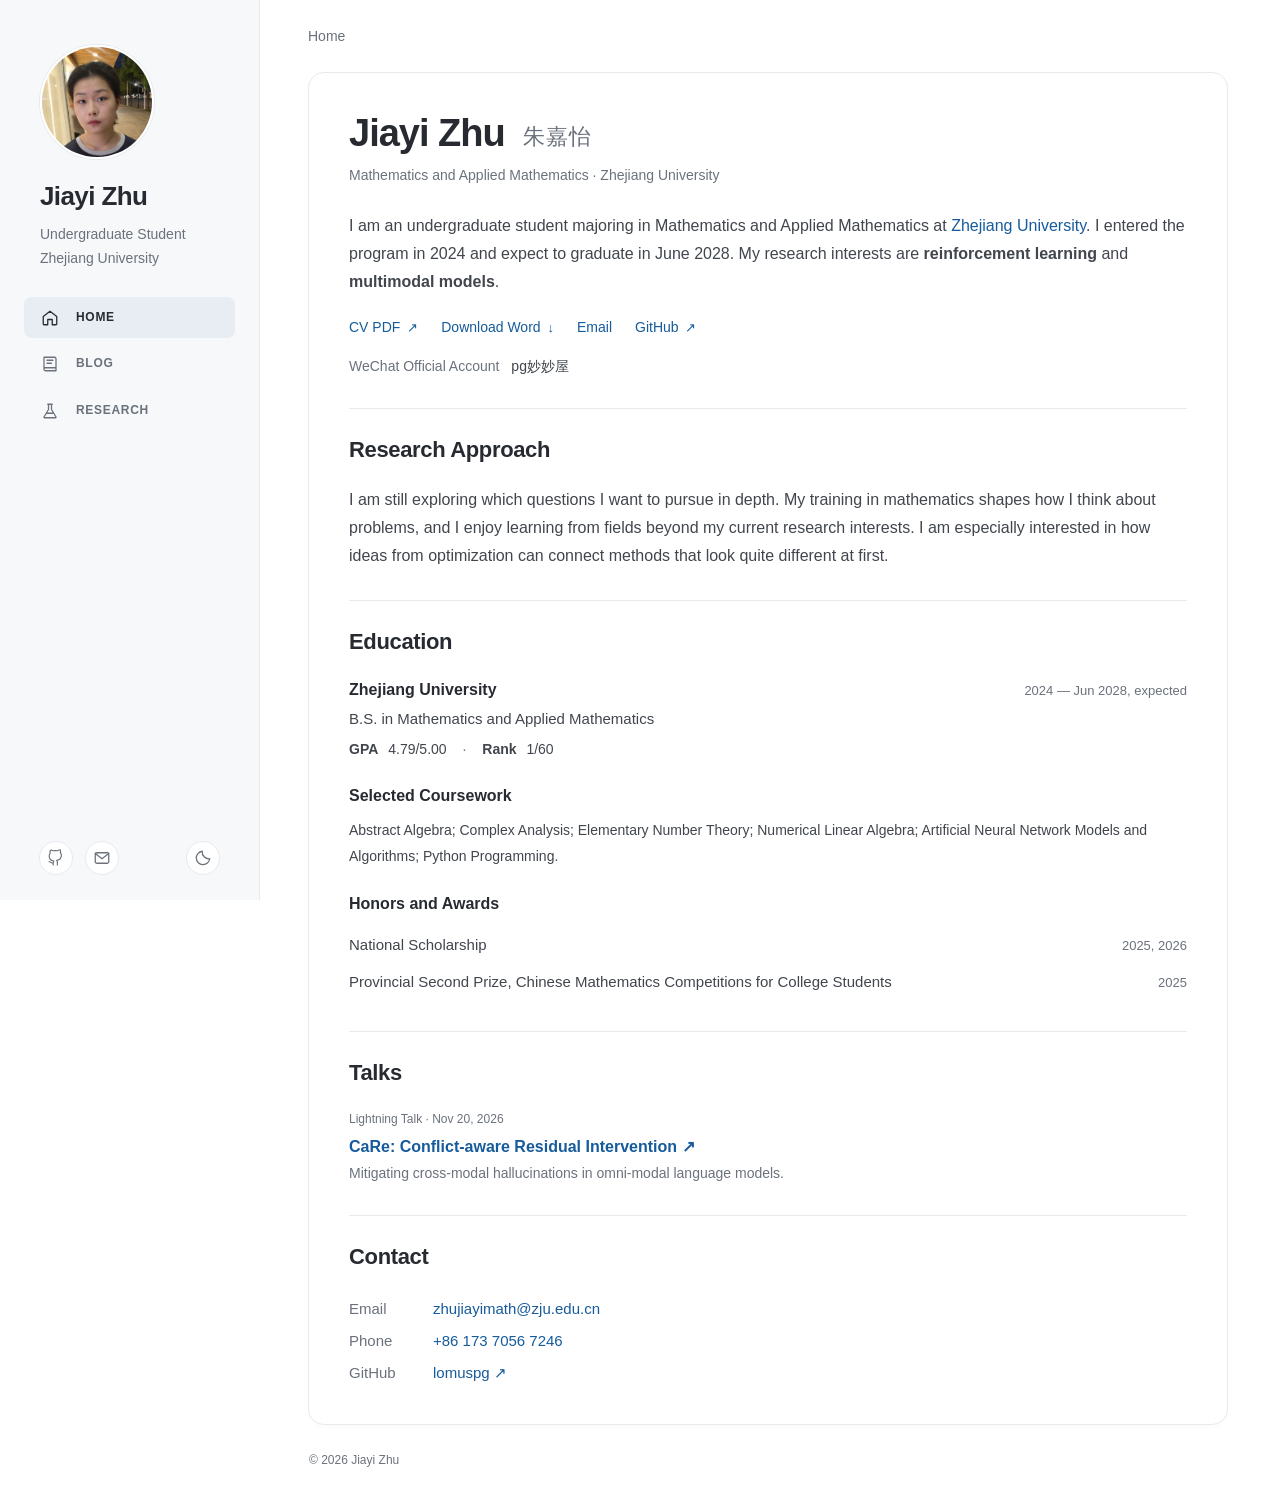
==== index.html @ 6e74c55f "Simplify profile navigation and add an English edition of ACCIO" ====
<!doctype html>
<html lang="en">
<head>
  <meta charset="utf-8">
  <meta name="viewport" content="width=device-width,initial-scale=1">
  <meta name="description" content="Jiayi Zhu, an undergraduate at Zhejiang University interested in reinforcement learning and multimodal models.">
  <meta name="theme-color" content="#f6f8fa">
  <meta property="og:title" content="Jiayi Zhu · 朱嘉怡">
  <meta property="og:description" content="Mathematics and Applied Mathematics at Zhejiang University. Research interests in reinforcement learning and multimodal models.">
  <meta property="og:url" content="https://lomuspg.github.io/">
  <meta property="og:type" content="website">
  <title>Jiayi Zhu · 朱嘉怡</title>
  <link rel="canonical" href="https://lomuspg.github.io/">
  <link rel="icon" href="/assets/favicon.svg" type="image/svg+xml">
  <link rel="stylesheet" href="/assets/profile.css?v=blog-languages">
  <script>
    try {
      if (localStorage.getItem('notes-theme') === 'dark') document.documentElement.dataset.theme = 'dark';
    } catch {}
  </script>
  <script>
    if (location.hash === '#notes' || location.hash === '#plans') location.replace('/blog/' + location.hash);
    if (location.hash === '#research' || location.hash === '#research-title') location.replace('/research/');
  </script>
  <script src="/assets/profile.js?v=20261117b" defer></script>
</head>
<body>
  <a class="skip-link" href="#main-content">Skip to content</a>
  <aside class="sidebar" aria-label="Profile and navigation">
    <header class="sidebar-profile">
      <a class="portrait" href="/assets/jiayi-zhu-portrait.jpg" target="_blank" rel="noopener noreferrer" aria-label="Open full-size portrait">
        <img src="/assets/jiayi-zhu-portrait.jpg" width="1077" height="1460" alt="Portrait of Jiayi Zhu">
      </a>
      <div class="sidebar-identity">
        <a class="site-name" href="/">Jiayi Zhu</a>
        <p class="site-role">Undergraduate Student<br>Zhejiang University</p>
      </div>
    </header>
    <nav class="main-nav" aria-label="Main navigation">
      <a href="/" aria-current="page">
        <svg viewBox="0 0 24 24" aria-hidden="true"><path d="m3 10 9-7 9 7v10a1 1 0 0 1-1 1h-5v-7H9v7H4a1 1 0 0 1-1-1Z"/></svg><span>Home</span>
      </a>
      <a href="/blog/">
        <svg viewBox="0 0 24 24" aria-hidden="true"><path d="M4 3h14a2 2 0 0 1 2 2v16H6a2 2 0 0 1-2-2V3ZM4 17h16M8 7h8M8 11h6"/></svg><span>Blog</span>
      </a>
      <a href="/research/">
        <svg viewBox="0 0 24 24" aria-hidden="true"><path d="M9 3h6M10 3v7L4 20a.7.7 0 0 0 .6 1h14.8a.7.7 0 0 0 .6-1l-6-10V3M7 15h10"/></svg><span>Research</span>
      </a>
    </nav>
    <div class="sidebar-bottom">
      <a class="icon-button" href="https://github.com/lomuspg" target="_blank" rel="noopener noreferrer" aria-label="GitHub profile" title="GitHub">
        <svg viewBox="0 0 24 24" aria-hidden="true"><path d="M9 19c-4 1-4-2-6-2m12 5v-4a3.5 3.5 0 0 0-1-2.7c3.3-.4 6.8-1.6 6.8-7.3a5.7 5.7 0 0 0-1.5-4 5.3 5.3 0 0 0-.1-4S18 0 15 1.5a13.4 13.4 0 0 0-6 0C6 0 4.8 1 4.8 1a5.3 5.3 0 0 0-.1 4 5.7 5.7 0 0 0-1.5 4c0 5.7 3.5 6.9 6.8 7.3A3.5 3.5 0 0 0 9 19v3" transform="translate(0 1) scale(.92)"/></svg>
      </a>
      <a class="icon-button" href="mailto:zhujiayimath@zju.edu.cn" aria-label="Email Jiayi Zhu" title="Email">
        <svg viewBox="0 0 24 24" aria-hidden="true"><rect x="3" y="5" width="18" height="14" rx="2"/><path d="m3 6 9 7 9-7"/></svg>
      </a>
      <button class="icon-button theme-toggle" type="button" aria-label="Switch to dark theme" title="Switch to dark theme" aria-pressed="false">
        <svg class="moon-icon" viewBox="0 0 24 24" aria-hidden="true"><path d="M21 13a9 9 0 0 1-10-10 9 9 0 1 0 10 10Z"/></svg>
        <svg class="sun-icon" viewBox="0 0 24 24" aria-hidden="true"><circle cx="12" cy="12" r="4"/><path d="M12 2v2M12 20v2M2 12h2M20 12h2M5 5l1.5 1.5M17.5 17.5 19 19M5 19l1.5-1.5M17.5 6.5 19 5"/></svg>
      </button>
    </div>
  </aside>
  <div class="page-wrapper">
    <header class="topbar"><span class="breadcrumb">Home</span></header>
    <main id="main-content" tabindex="-1">
      <article class="profile-card">
        <section class="about-section" id="about" aria-labelledby="profile-name">
          <h1 id="profile-name">Jiayi Zhu <span class="chinese-name" lang="zh-CN">朱嘉怡</span></h1>
          <p class="profile-role">Mathematics and Applied Mathematics · Zhejiang University</p>
          <p>I am an undergraduate student majoring in Mathematics and Applied Mathematics at <a href="https://www.zju.edu.cn/english/" target="_blank" rel="noopener noreferrer">Zhejiang University</a>. I entered the program in 2024 and expect to graduate in June 2028. My research interests are <strong>reinforcement learning</strong> and <strong>multimodal models</strong>.</p>
          <div class="quick-links" aria-label="Profile links">
            <a href="/cv/Jiayi_Zhu_Academic_CV.pdf" target="_blank" rel="noopener noreferrer">CV PDF <span aria-hidden="true">↗</span></a>
            <a href="/cv/Jiayi_Zhu_Academic_CV.docx" download>Download Word <span aria-hidden="true">↓</span></a>
            <a href="mailto:zhujiayimath@zju.edu.cn">Email</a>
            <a href="https://github.com/lomuspg" target="_blank" rel="noopener noreferrer">GitHub <span aria-hidden="true">↗</span></a>
          </div>
          <p class="wechat-account"><strong>WeChat Official Account</strong> <span lang="zh-CN">pg妙妙屋</span></p>
        </section>
        <section class="content-section" id="approach" aria-labelledby="approach-title">
          <h2 id="approach-title">Research Approach</h2>
          <p>I am still exploring which questions I want to pursue in depth. My training in mathematics shapes how I think about problems, and I enjoy learning from fields beyond my current research interests. I am especially interested in how ideas from optimization can connect methods that look quite different at first.</p>
        </section>
        <section class="content-section" id="education" aria-labelledby="education-title">
          <h2 id="education-title">Education</h2>
          <div class="education-heading"><h3>Zhejiang University</h3><p class="entry-date">2024 — Jun 2028, expected</p></div>
          <p class="degree">B.S. in Mathematics and Applied Mathematics</p>
          <p class="academic-record"><strong>GPA</strong> 4.79/5.00 <span aria-hidden="true">·</span> <strong>Rank</strong> 1/60</p>
          <h3 class="subsection-title">Selected Coursework</h3>
          <p class="coursework">Abstract Algebra; Complex Analysis; Elementary Number Theory; Numerical Linear Algebra; Artificial Neural Network Models and Algorithms; Python Programming.</p>
          <h3 class="subsection-title">Honors and Awards</h3>
          <ul class="honors-list">
            <li><span>National Scholarship</span><span class="entry-date">2025, 2026</span></li>
            <li><span>Provincial Second Prize, Chinese Mathematics Competitions for College Students</span><span class="entry-date">2025</span></li>
          </ul>
        </section>
        <section class="content-section" id="writing" aria-labelledby="writing-title">
          <h2 id="writing-title">Talks</h2>
          <a class="writing-entry" href="/research/#talk-care-20261120"><span class="writing-meta">Lightning Talk · Nov 20, 2026</span><strong>CaRe: Conflict-aware Residual Intervention <span aria-hidden="true">↗</span></strong><span>Mitigating cross-modal hallucinations in omni-modal language models.</span></a>
        </section>
        <section class="content-section" id="contact" aria-labelledby="contact-title">
          <h2 id="contact-title">Contact</h2>
          <address>
            <dl class="contact-list">
              <div><dt>Email</dt><dd><a href="mailto:zhujiayimath@zju.edu.cn">zhujiayimath@zju.edu.cn</a></dd></div>
              <div><dt>Phone</dt><dd><a href="tel:+8617370567246">+86 173 7056 7246</a></dd></div>
              <div><dt>GitHub</dt><dd><a href="https://github.com/lomuspg" target="_blank" rel="noopener noreferrer">lomuspg <span aria-hidden="true">↗</span></a></dd></div>
            </dl>
          </address>
        </section>
      </article>
    </main>
    <footer class="page-footer"><span>© 2026 Jiayi Zhu</span></footer>
  </div>
</body>
</html>
---- assets/profile.css ----
:root {
  color-scheme: light;
  --page-bg: #fff;
  --sidebar-bg: #f6f8fa;
  --card-bg: #fff;
  --text: #41464d;
  --heading: #272b31;
  --muted: #6b727c;
  --link: #165b9c;
  --line: #e7eaee;
  --soft-bg: #f6f8fb;
  --nav-active: #e7edf3;
  --sidebar-width: 260px;
  font-family: -apple-system, BlinkMacSystemFont, "Segoe UI", Arial, sans-serif;
  font-size: 16px;
  line-height: 1.75;
}
:root[data-theme="dark"] {
  color-scheme: dark;
  --page-bg: #1b1b1e;
  --sidebar-bg: #1e1e21;
  --card-bg: #202023;
  --text: #c5c6cb;
  --heading: #e6e7ec;
  --muted: #a0a2ad;
  --link: #92b9ef;
  --line: #323238;
  --soft-bg: #25262b;
  --nav-active: #2a2c32;
}
* { box-sizing: border-box; }
html { scroll-behavior: smooth; scroll-padding-top: 30px; }
body { margin: 0; background: var(--page-bg); color: var(--text); }
a { color: var(--link); text-decoration: none; text-underline-offset: 4px; }
a:hover { text-decoration: underline; }
button { font: inherit; }
a, button { -webkit-tap-highlight-color: transparent; }
:focus-visible { outline: 2px solid var(--link); outline-offset: 5px; border-radius: 3px; }
svg { width: 20px; height: 20px; fill: none; stroke: currentColor; stroke-width: 1.7; stroke-linecap: round; stroke-linejoin: round; flex: 0 0 auto; }
h1, h2, h3, p { margin-top: 0; }
h1, h2, h3 { color: var(--heading); }
p { margin-bottom: 16px; }
strong { font-weight: 600; }
.skip-link { position: fixed; left: 16px; top: -80px; z-index: 5; padding: 10px 18px; background: var(--card-bg); border: 1px solid var(--line); }
.skip-link:focus { top: 12px; }
.sidebar { position: fixed; inset: 0 auto 0 0; z-index: 2; display: flex; flex-direction: column; width: var(--sidebar-width); padding: 45px 24px 25px; background: var(--sidebar-bg); border-right: 1px solid var(--line); overflow-y: auto; }
.sidebar-profile { padding: 0 16px 26px; }
.portrait { display: block; width: 114px; height: 114px; margin-bottom: 20px; border: 2px solid var(--card-bg); border-radius: 50%; overflow: hidden; box-shadow: 0 0 0 1px var(--line); }
.portrait img { display: block; width: 100%; height: 100%; object-fit: cover; object-position: 50% 43%; transition: transform .2s; }
.portrait:hover img { transform: scale(1.04); }
.site-name { color: var(--heading); font-size: 26px; line-height: 1.35; font-weight: 700; letter-spacing: -.6px; }
.site-name:hover { text-decoration: none; }
.site-role { color: var(--muted); font-size: 14px; line-height: 1.7; margin: 9px 0 0; }
.main-nav { display: flex; flex-direction: column; gap: 5px; }
.main-nav a { display: flex; align-items: center; gap: 17px; padding: 11px 17px; border-radius: 8px; color: var(--muted); font-size: 12px; line-height: 1.65; font-weight: 600; letter-spacing: .7px; text-transform: uppercase; transition: background .15s, color .15s; }
.main-nav a:hover, .main-nav a[aria-current] { color: var(--heading); background: var(--nav-active); text-decoration: none; }
.main-nav svg { width: 18px; height: 18px; }
.nav-arrow { margin-left: auto; font-size: 15px; }
.sidebar-bottom { margin-top: auto; display: flex; align-items: center; gap: 12px; padding: 28px 15px 0; }
.icon-button { display: grid; place-items: center; width: 34px; height: 34px; padding: 0; background: var(--card-bg); color: var(--muted); border: 1px solid var(--line); border-radius: 50%; cursor: pointer; }
.icon-button:hover { background: var(--nav-active); color: var(--heading); }
.icon-button svg { width: 18px; height: 18px; }
.theme-toggle { margin-left: auto; }
.sun-icon, [data-theme="dark"] .moon-icon { display: none; }
[data-theme="dark"] .sun-icon { display: block; }
.page-wrapper { max-width: 1320px; margin-left: var(--sidebar-width); padding: 0 48px; }
.topbar { display: flex; justify-content: space-between; align-items: center; min-height: 72px; max-width: 920px; font-size: 14px; }
.breadcrumb { color: var(--muted); }
.topbar a { font-size: 12px; font-weight: 600; letter-spacing: 1.2px; }
main { max-width: 920px; outline: none; }
.profile-card { padding: 36px 40px 34px; background: var(--card-bg); border: 1px solid var(--line); border-radius: 16px; box-shadow: 0 2px 5px rgb(0 0 0 / 2%); }
h1 { margin-bottom: 5px; font-size: clamp(30px, 3.4vw, 38px); font-weight: 650; line-height: 1.3; letter-spacing: -1px; }
.chinese-name { display: inline-block; margin-left: 9px; font-size: .59em; font-weight: 400; letter-spacing: .03em; color: var(--muted); vertical-align: .08em; }
.profile-role { margin: 0 0 24px; color: var(--muted); font-size: 14px; }
.about-section > p:not(.profile-role) { margin-bottom: 19px; }
.quick-links { display: flex; flex-wrap: wrap; gap: 8px 23px; font-size: 14px; font-weight: 500; }
.quick-links a { white-space: nowrap; }
.quick-links span { font-size: 13px; padding-left: 3px; }
.about-section .wechat-account { margin: 14px 0 0; font-size: 14px; }
.wechat-account strong { color: var(--muted); font-weight: 500; margin-right: 8px; }
.content-section { margin-top: 30px; padding-top: 26px; border-top: 1px solid var(--line); }
h2 { margin-bottom: 20px; font-size: 22px; line-height: 1.4; font-weight: 600; letter-spacing: -.35px; }
h3 { margin-bottom: 4px; font-size: 16px; line-height: 1.5; font-weight: 600; }
.research-timeline { list-style: none; margin: 0 0 0 4px; padding: 0 0 0 23px; border-left: 1px solid var(--line); }
.research-timeline li { position: relative; padding: 0 0 22px; }
.research-timeline li:last-child { padding-bottom: 0; }
.research-timeline li::before { content: ""; position: absolute; top: 8px; left: -28px; width: 9px; height: 9px; border-radius: 50%; background: var(--card-bg); border: 2px solid var(--link); }
.timeline-date { margin-bottom: 3px; color: var(--muted); font-size: 12px; line-height: 1.5; letter-spacing: .2px; }
.research-timeline li p:last-child { margin-bottom: 0; font-size: 15px; line-height: 1.7; }
.education-heading { display: flex; flex-wrap: wrap; align-items: baseline; justify-content: space-between; gap: 4px 16px; }
.entry-date { margin: 0; color: var(--muted); font-size: 13px; white-space: nowrap; }
.degree { margin-bottom: 5px; font-size: 15px; }
.academic-record { margin-bottom: 23px; font-size: 14px; }
.academic-record strong { margin-right: 6px; }
.academic-record > span { margin: 0 12px; color: var(--muted); }
.subsection-title { margin-bottom: 10px; }
.honors-list { margin: 0; padding: 0; list-style: none; }
.honors-list li { display: flex; justify-content: space-between; align-items: baseline; gap: 12px 25px; padding: 6px 0; font-size: 15px; line-height: 1.7; }
address { font-style: normal; }
.contact-list { margin: 0; font-size: 15px; }
.contact-list > div { display: grid; grid-template-columns: 72px minmax(0, 1fr); gap: 12px; padding: 3px 0; }
.contact-list dt { color: var(--muted); }
.contact-list dd { margin: 0; overflow-wrap: anywhere; }
.page-footer { display: flex; justify-content: space-between; gap: 15px; max-width: 920px; padding: 25px 1px 30px; color: var(--muted); font-size: 12px; }
.page-footer a { color: var(--muted); }
.coursework { font-size: 14px; line-height: 1.8; margin-bottom: 23px; }
.writing-entry { display: block; }
.writing-entry strong { font-size: 16px; }
.writing-entry > span { display: block; color: var(--muted); font-size: 14px; }
.writing-entry > .writing-meta { font-size: 12px; margin-bottom: 3px; }
.page-title { margin-bottom: 20px; }
.research-card .content-section:first-of-type { margin-top: 0; padding-top: 0; border-top: 0; }
.research-interests { margin-bottom: 0; }
.research-entry { margin-bottom: 26px; }
.research-entry:last-child { margin-bottom: 0; }
.entry-heading { display: flex; justify-content: space-between; align-items: baseline; flex-wrap: wrap; gap: 3px 18px; }
.entry-context { margin: 4px 0 11px; color: var(--muted); font-size: 14px; line-height: 1.6; }
.research-points { margin: 0; padding-left: 19px; font-size: 15px; line-height: 1.8; }
.research-points li + li { margin-top: 5px; }
.research-resource { display: flex; gap: 10px 22px; flex-wrap: wrap; margin-top: 18px; font-size: 14px; }
.talk-entry + .talk-entry { padding-top: 24px; border-top: 1px solid var(--line); }
.talk-photo { margin: 18px 0 0; }
.talk-photo a { display: block; }
.talk-photo img { display: block; width: 100%; height: auto; border: 1px solid var(--line); border-radius: 8px; }
.talk-photo figcaption { margin-top: 8px; color: var(--muted); font-size: 12px; line-height: 1.6; }
@media (min-width: 1600px) {
  :root { --sidebar-width: 290px; }
  .sidebar { padding-left: 38px; padding-right: 38px; }
  .page-wrapper { padding-left: 64px; padding-right: 64px; }
}
@media (max-width: 1100px) {
  .page-wrapper { padding: 0 32px; }
  .profile-card { padding: 30px; }
}
@media (max-width: 800px) {
  html { scroll-padding-top: 20px; }
  .sidebar { position: static; width: auto; padding: 24px 24px 15px; border-right: 0; border-bottom: 1px solid var(--line); overflow: visible; }
  .sidebar-profile { display: flex; align-items: center; gap: 18px; padding: 0 0 20px; }
  .portrait { flex: 0 0 auto; width: 78px; height: 78px; margin-bottom: 0; }
  .site-name { font-size: 23px; }
  .site-role { font-size: 12px; line-height: 1.55; margin-top: 3px; }
  .main-nav { flex-direction: row; flex-wrap: wrap; gap: 3px 7px; padding-right: 35px; }
  .main-nav a { gap: 6px; padding: 7px 9px; font-size: 10px; letter-spacing: .45px; border-radius: 5px; }
  .main-nav svg { width: 14px; height: 14px; }
  .nav-arrow { font-size: 12px; }
  .sidebar-bottom { position: absolute; top: 39px; right: 24px; padding: 0; }
  .sidebar-bottom > a { display: none; }
  .icon-button { width: 32px; height: 32px; }
  .sidebar-identity { padding-right: 35px; }
  .page-wrapper { margin-left: 0; padding: 0 24px; }
  .topbar { min-height: 56px; font-size: 12px; }
  .profile-card { padding: 28px; border-radius: 12px; }
}
@media (max-width: 480px) {
  .sidebar { padding: 22px 16px 14px; }
  .sidebar-profile { gap: 15px; }
  .sidebar-bottom { right: 16px; top: 30px; }
  .portrait { width: 70px; height: 70px; }
  .main-nav { gap: 3px; padding-right: 0; }
  .main-nav a { padding: 7px 8px; }
  .main-nav svg { display: none; }
  .page-wrapper { padding: 0 14px; }
  .profile-card { padding: 25px 21px; }
  h1 { font-size: 31px; }
  .chinese-name { margin-left: 5px; }
  .profile-role { font-size: 12px; line-height: 1.7; margin-bottom: 20px; }
  .about-section > p:not(.profile-role) { font-size: 15px; }
  .quick-links { gap: 7px 18px; font-size: 13px; }
  h2 { font-size: 20px; }
  .education-heading { display: block; }
  .education-heading .entry-date { margin-bottom: 5px; }
  .honors-list li { display: block; padding: 6px 0; }
  .honors-list .entry-date { display: block; }
  .academic-record > span { margin: 0 6px; }
  .contact-list { font-size: 14px; }
  .contact-list > div { grid-template-columns: 52px minmax(0, 1fr); gap: 8px; }
}
@media (prefers-reduced-motion: reduce) {
  html { scroll-behavior: auto; }
  *, *::before, *::after { transition: none !important; }
}
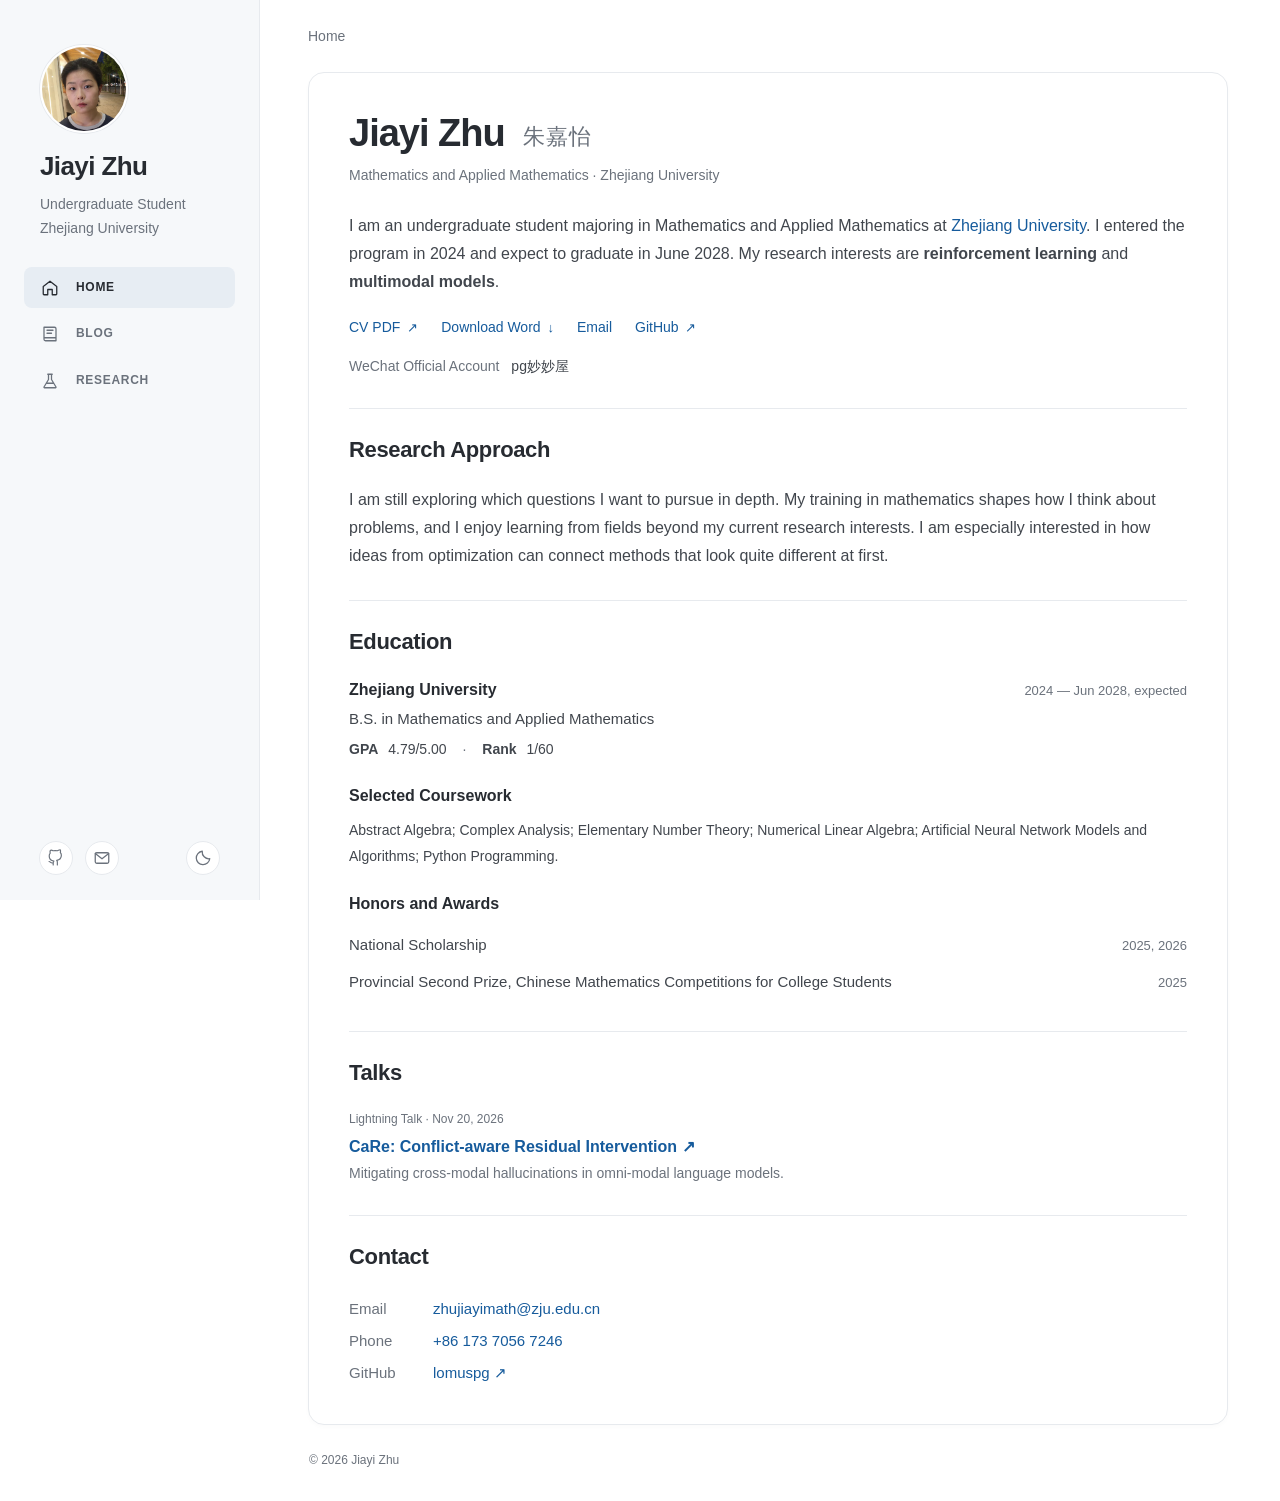
==== commit a4b68e5c: "Use compact photos alongside research talk summaries" ====
--- a/index.html
+++ b/index.html
@@ -12,7 +12,7 @@
   <title>Jiayi Zhu · 朱嘉怡</title>
   <link rel="canonical" href="https://lomuspg.github.io/">
   <link rel="icon" href="/assets/favicon.svg" type="image/svg+xml">
-  <link rel="stylesheet" href="/assets/profile.css?v=blog-languages">
+  <link rel="stylesheet" href="/assets/profile.css?v=compact-photos">
   <script>
     try {
       if (localStorage.getItem('notes-theme') === 'dark') document.documentElement.dataset.theme = 'dark';
@@ -28,9 +28,9 @@
   <a class="skip-link" href="#main-content">Skip to content</a>
   <aside class="sidebar" aria-label="Profile and navigation">
     <header class="sidebar-profile">
-      <a class="portrait" href="/assets/jiayi-zhu-portrait.jpg" target="_blank" rel="noopener noreferrer" aria-label="Open full-size portrait">
+      <div class="portrait">
         <img src="/assets/jiayi-zhu-portrait.jpg" width="1077" height="1460" alt="Portrait of Jiayi Zhu">
-      </a>
+      </div>
       <div class="sidebar-identity">
         <a class="site-name" href="/">Jiayi Zhu</a>
         <p class="site-role">Undergraduate Student<br>Zhejiang University</p>
--- a/assets/profile.css
+++ b/assets/profile.css
@@ -45,9 +45,8 @@
 .skip-link:focus { top: 12px; }
 .sidebar { position: fixed; inset: 0 auto 0 0; z-index: 2; display: flex; flex-direction: column; width: var(--sidebar-width); padding: 45px 24px 25px; background: var(--sidebar-bg); border-right: 1px solid var(--line); overflow-y: auto; }
 .sidebar-profile { padding: 0 16px 26px; }
-.portrait { display: block; width: 114px; height: 114px; margin-bottom: 20px; border: 2px solid var(--card-bg); border-radius: 50%; overflow: hidden; box-shadow: 0 0 0 1px var(--line); }
-.portrait img { display: block; width: 100%; height: 100%; object-fit: cover; object-position: 50% 43%; transition: transform .2s; }
-.portrait:hover img { transform: scale(1.04); }
+.portrait { display: block; width: 88px; height: 88px; margin-bottom: 16px; border: 2px solid var(--card-bg); border-radius: 50%; overflow: hidden; box-shadow: 0 0 0 1px var(--line); }
+.portrait img { display: block; width: 100%; height: 100%; object-fit: cover; object-position: 50% 43%; }
 .site-name { color: var(--heading); font-size: 26px; line-height: 1.35; font-weight: 700; letter-spacing: -.6px; }
 .site-name:hover { text-decoration: none; }
 .site-role { color: var(--muted); font-size: 14px; line-height: 1.7; margin: 9px 0 0; }
@@ -119,8 +118,10 @@
 .research-points li + li { margin-top: 5px; }
 .research-resource { display: flex; gap: 10px 22px; flex-wrap: wrap; margin-top: 18px; font-size: 14px; }
 .talk-entry + .talk-entry { padding-top: 24px; border-top: 1px solid var(--line); }
-.talk-photo { margin: 18px 0 0; }
-.talk-photo a { display: block; }
+.talk-overview { display: grid; grid-template-columns: minmax(0, 1fr) clamp(128px, 28%, 188px); gap: 14px 24px; align-items: start; }
+.talk-overview .talk-abstract { margin-bottom: 0; }
+.talk-overview .research-resource { margin-top: 10px; }
+.talk-photo { width: 100%; max-width: 188px; margin: 0; }
 .talk-photo img { display: block; width: 100%; height: auto; border: 1px solid var(--line); border-radius: 8px; }
 .talk-photo figcaption { margin-top: 8px; color: var(--muted); font-size: 12px; line-height: 1.6; }
 @media (min-width: 1600px) {
@@ -136,7 +137,7 @@
   html { scroll-padding-top: 20px; }
   .sidebar { position: static; width: auto; padding: 24px 24px 15px; border-right: 0; border-bottom: 1px solid var(--line); overflow: visible; }
   .sidebar-profile { display: flex; align-items: center; gap: 18px; padding: 0 0 20px; }
-  .portrait { flex: 0 0 auto; width: 78px; height: 78px; margin-bottom: 0; }
+  .portrait { flex: 0 0 auto; width: 66px; height: 66px; margin-bottom: 0; }
   .site-name { font-size: 23px; }
   .site-role { font-size: 12px; line-height: 1.55; margin-top: 3px; }
   .main-nav { flex-direction: row; flex-wrap: wrap; gap: 3px 7px; padding-right: 35px; }
@@ -151,11 +152,15 @@
   .topbar { min-height: 56px; font-size: 12px; }
   .profile-card { padding: 28px; border-radius: 12px; }
 }
+@media (max-width: 620px) {
+  .talk-overview { grid-template-columns: minmax(0, 1fr); }
+  .talk-photo { max-width: 152px; }
+}
 @media (max-width: 480px) {
   .sidebar { padding: 22px 16px 14px; }
   .sidebar-profile { gap: 15px; }
   .sidebar-bottom { right: 16px; top: 30px; }
-  .portrait { width: 70px; height: 70px; }
+  .portrait { width: 58px; height: 58px; }
   .main-nav { gap: 3px; padding-right: 0; }
   .main-nav a { padding: 7px 8px; }
   .main-nav svg { display: none; }
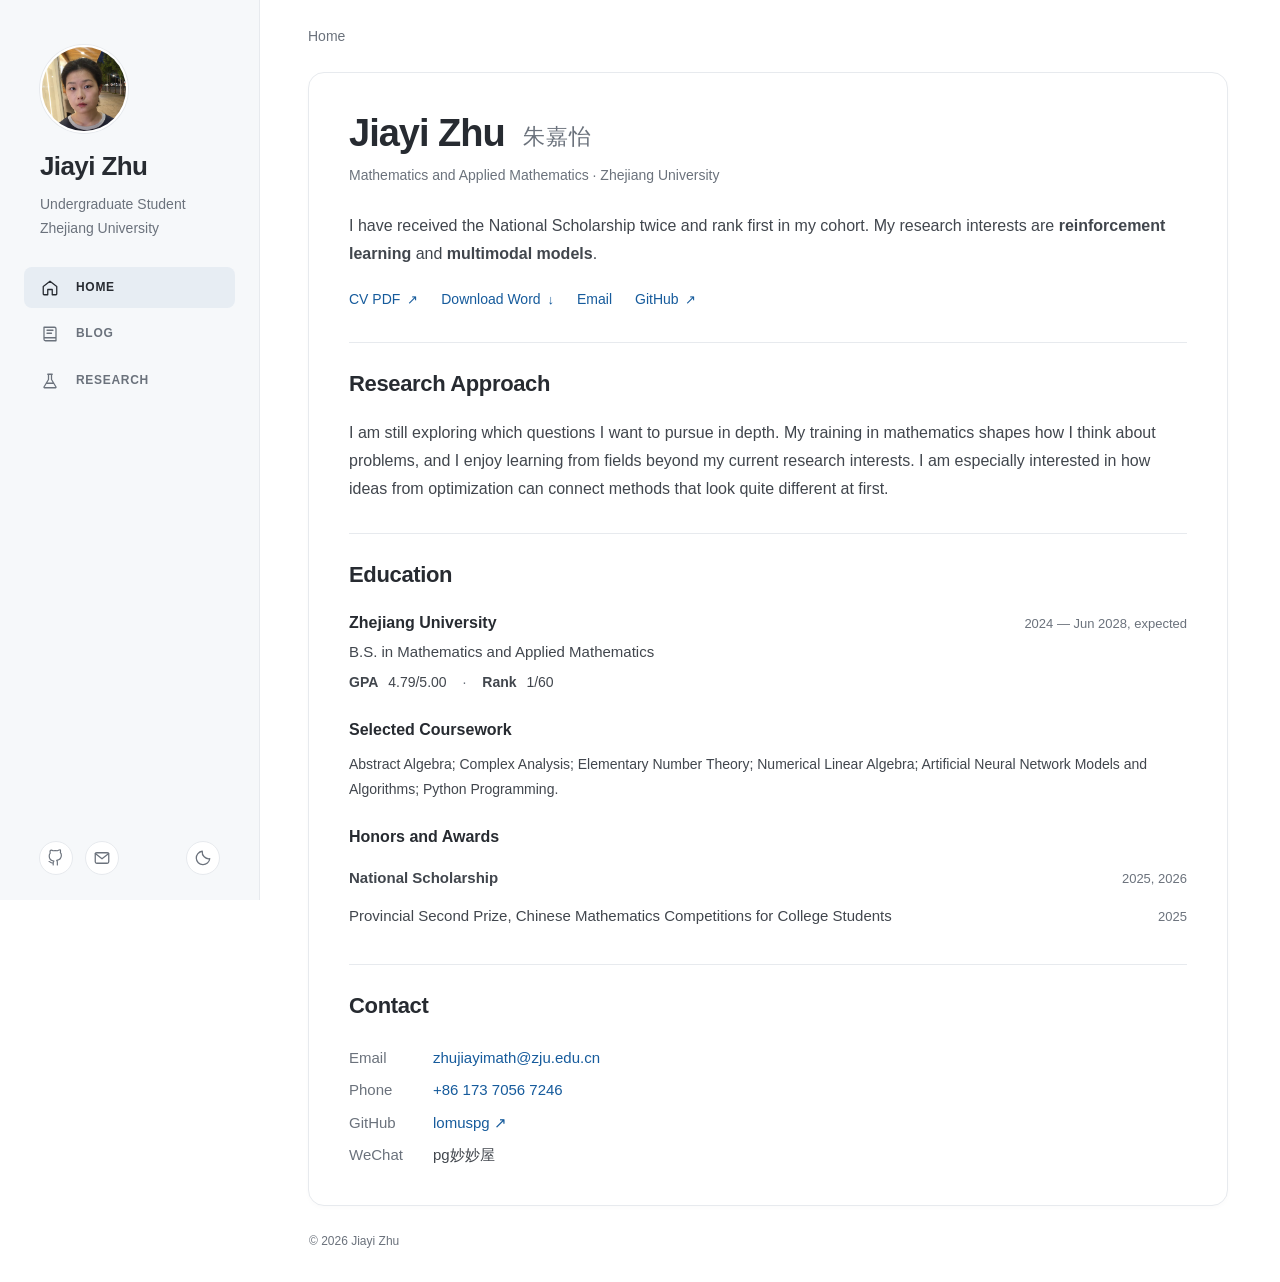
==== commit e7502852: "Tighten profile copy and reinforcement learning reflections" ====
--- a/index.html
+++ b/index.html
@@ -12,7 +12,7 @@
   <title>Jiayi Zhu · 朱嘉怡</title>
   <link rel="canonical" href="https://lomuspg.github.io/">
   <link rel="icon" href="/assets/favicon.svg" type="image/svg+xml">
-  <link rel="stylesheet" href="/assets/profile.css?v=compact-photos">
+  <link rel="stylesheet" href="/assets/profile.css?v=profile-copy">
   <script>
     try {
       if (localStorage.getItem('notes-theme') === 'dark') document.documentElement.dataset.theme = 'dark';
@@ -67,14 +67,13 @@
         <section class="about-section" id="about" aria-labelledby="profile-name">
           <h1 id="profile-name">Jiayi Zhu <span class="chinese-name" lang="zh-CN">朱嘉怡</span></h1>
           <p class="profile-role">Mathematics and Applied Mathematics · Zhejiang University</p>
-          <p>I am an undergraduate student majoring in Mathematics and Applied Mathematics at <a href="https://www.zju.edu.cn/english/" target="_blank" rel="noopener noreferrer">Zhejiang University</a>. I entered the program in 2024 and expect to graduate in June 2028. My research interests are <strong>reinforcement learning</strong> and <strong>multimodal models</strong>.</p>
+          <p>I have received the National Scholarship twice and rank first in my cohort. My research interests are <strong>reinforcement learning</strong> and <strong>multimodal models</strong>.</p>
           <div class="quick-links" aria-label="Profile links">
             <a href="/cv/Jiayi_Zhu_Academic_CV.pdf" target="_blank" rel="noopener noreferrer">CV PDF <span aria-hidden="true">↗</span></a>
             <a href="/cv/Jiayi_Zhu_Academic_CV.docx" download>Download Word <span aria-hidden="true">↓</span></a>
             <a href="mailto:zhujiayimath@zju.edu.cn">Email</a>
             <a href="https://github.com/lomuspg" target="_blank" rel="noopener noreferrer">GitHub <span aria-hidden="true">↗</span></a>
           </div>
-          <p class="wechat-account"><strong>WeChat Official Account</strong> <span lang="zh-CN">pg妙妙屋</span></p>
         </section>
         <section class="content-section" id="approach" aria-labelledby="approach-title">
           <h2 id="approach-title">Research Approach</h2>
@@ -89,13 +88,9 @@
           <p class="coursework">Abstract Algebra; Complex Analysis; Elementary Number Theory; Numerical Linear Algebra; Artificial Neural Network Models and Algorithms; Python Programming.</p>
           <h3 class="subsection-title">Honors and Awards</h3>
           <ul class="honors-list">
-            <li><span>National Scholarship</span><span class="entry-date">2025, 2026</span></li>
+            <li><strong>National Scholarship</strong><span class="entry-date">2025, 2026</span></li>
             <li><span>Provincial Second Prize, Chinese Mathematics Competitions for College Students</span><span class="entry-date">2025</span></li>
           </ul>
-        </section>
-        <section class="content-section" id="writing" aria-labelledby="writing-title">
-          <h2 id="writing-title">Talks</h2>
-          <a class="writing-entry" href="/research/#talk-care-20261120"><span class="writing-meta">Lightning Talk · Nov 20, 2026</span><strong>CaRe: Conflict-aware Residual Intervention <span aria-hidden="true">↗</span></strong><span>Mitigating cross-modal hallucinations in omni-modal language models.</span></a>
         </section>
         <section class="content-section" id="contact" aria-labelledby="contact-title">
           <h2 id="contact-title">Contact</h2>
@@ -104,6 +99,7 @@
               <div><dt>Email</dt><dd><a href="mailto:zhujiayimath@zju.edu.cn">zhujiayimath@zju.edu.cn</a></dd></div>
               <div><dt>Phone</dt><dd><a href="tel:+8617370567246">+86 173 7056 7246</a></dd></div>
               <div><dt>GitHub</dt><dd><a href="https://github.com/lomuspg" target="_blank" rel="noopener noreferrer">lomuspg <span aria-hidden="true">↗</span></a></dd></div>
+              <div><dt>WeChat</dt><dd lang="zh-CN">pg妙妙屋</dd></div>
             </dl>
           </address>
         </section>
--- a/assets/profile.css
+++ b/assets/profile.css
@@ -75,8 +75,6 @@
 .quick-links { display: flex; flex-wrap: wrap; gap: 8px 23px; font-size: 14px; font-weight: 500; }
 .quick-links a { white-space: nowrap; }
 .quick-links span { font-size: 13px; padding-left: 3px; }
-.about-section .wechat-account { margin: 14px 0 0; font-size: 14px; }
-.wechat-account strong { color: var(--muted); font-weight: 500; margin-right: 8px; }
 .content-section { margin-top: 30px; padding-top: 26px; border-top: 1px solid var(--line); }
 h2 { margin-bottom: 20px; font-size: 22px; line-height: 1.4; font-weight: 600; letter-spacing: -.35px; }
 h3 { margin-bottom: 4px; font-size: 16px; line-height: 1.5; font-weight: 600; }
@@ -95,6 +93,7 @@
 .subsection-title { margin-bottom: 10px; }
 .honors-list { margin: 0; padding: 0; list-style: none; }
 .honors-list li { display: flex; justify-content: space-between; align-items: baseline; gap: 12px 25px; padding: 6px 0; font-size: 15px; line-height: 1.7; }
+.honors-list strong { font-weight: 700; }
 address { font-style: normal; }
 .contact-list { margin: 0; font-size: 15px; }
 .contact-list > div { display: grid; grid-template-columns: 72px minmax(0, 1fr); gap: 12px; padding: 3px 0; }
@@ -103,10 +102,6 @@
 .page-footer { display: flex; justify-content: space-between; gap: 15px; max-width: 920px; padding: 25px 1px 30px; color: var(--muted); font-size: 12px; }
 .page-footer a { color: var(--muted); }
 .coursework { font-size: 14px; line-height: 1.8; margin-bottom: 23px; }
-.writing-entry { display: block; }
-.writing-entry strong { font-size: 16px; }
-.writing-entry > span { display: block; color: var(--muted); font-size: 14px; }
-.writing-entry > .writing-meta { font-size: 12px; margin-bottom: 3px; }
 .page-title { margin-bottom: 20px; }
 .research-card .content-section:first-of-type { margin-top: 0; padding-top: 0; border-top: 0; }
 .research-interests { margin-bottom: 0; }
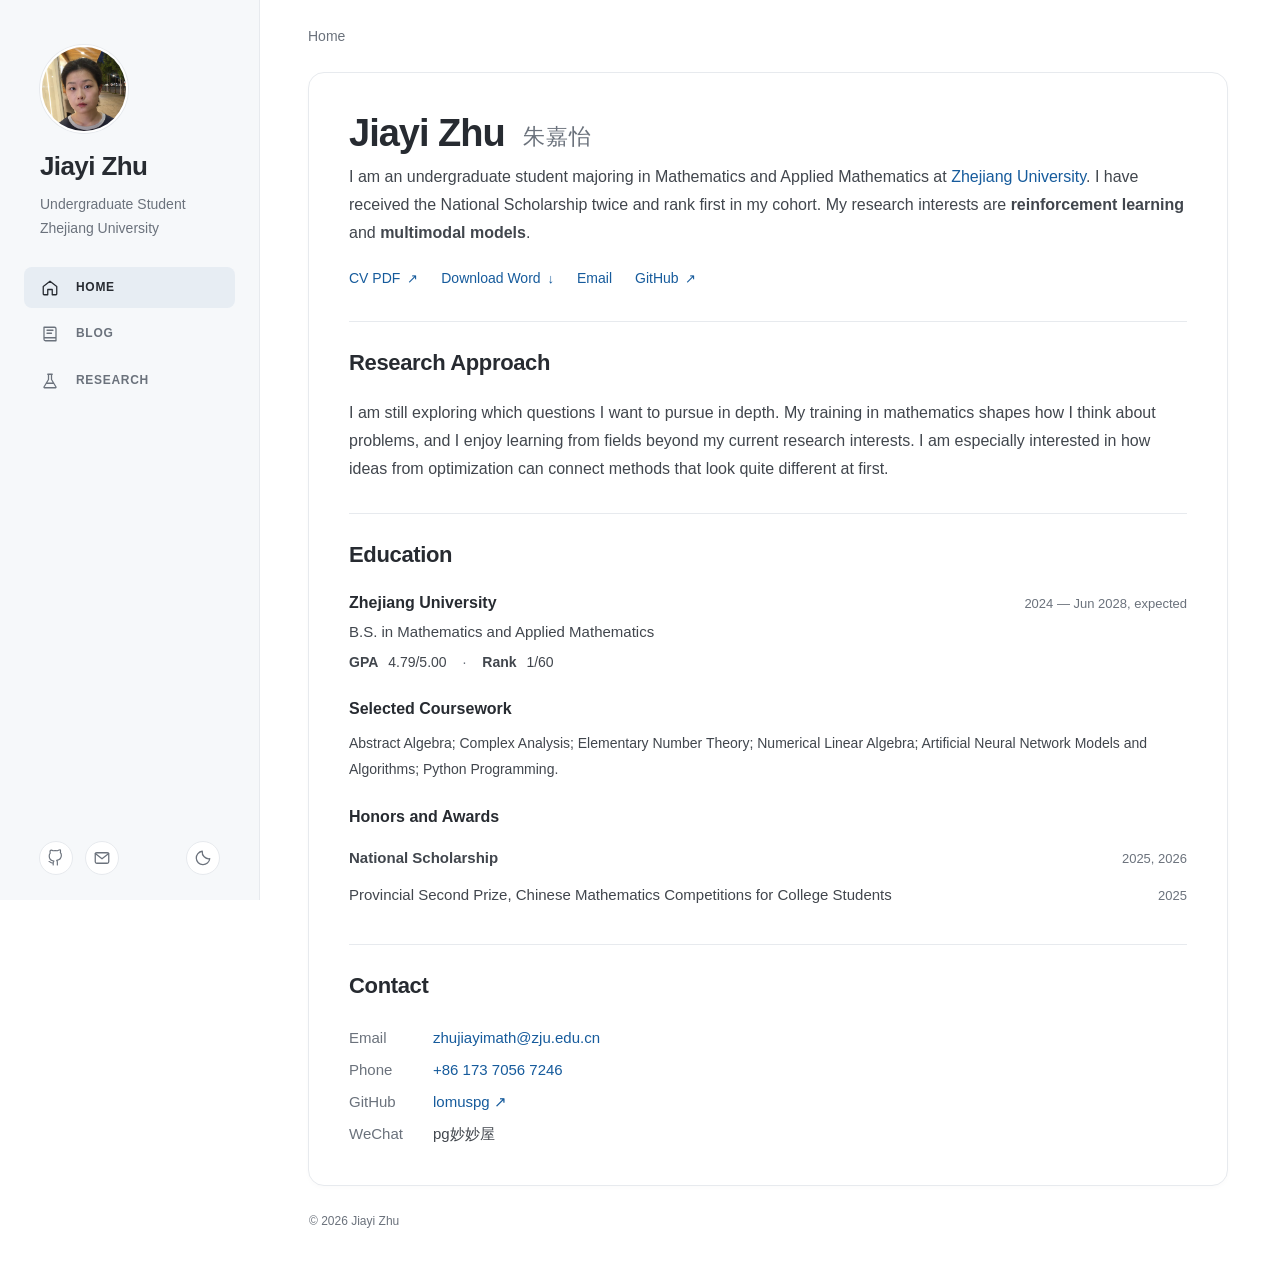
==== commit f2e23087: "Use Jiayi's revised homepage introduction" ====
--- a/index.html
+++ b/index.html
@@ -66,8 +66,7 @@
       <article class="profile-card">
         <section class="about-section" id="about" aria-labelledby="profile-name">
           <h1 id="profile-name">Jiayi Zhu <span class="chinese-name" lang="zh-CN">朱嘉怡</span></h1>
-          <p class="profile-role">Mathematics and Applied Mathematics · Zhejiang University</p>
-          <p>I have received the National Scholarship twice and rank first in my cohort. My research interests are <strong>reinforcement learning</strong> and <strong>multimodal models</strong>.</p>
+          <p>I am an undergraduate student majoring in Mathematics and Applied Mathematics at <a href="https://www.zju.edu.cn/english/" target="_blank" rel="noopener noreferrer">Zhejiang University</a>. I have received the National Scholarship twice and rank first in my cohort. My research interests are <strong>reinforcement learning</strong> and <strong>multimodal models</strong>.</p>
           <div class="quick-links" aria-label="Profile links">
             <a href="/cv/Jiayi_Zhu_Academic_CV.pdf" target="_blank" rel="noopener noreferrer">CV PDF <span aria-hidden="true">↗</span></a>
             <a href="/cv/Jiayi_Zhu_Academic_CV.docx" download>Download Word <span aria-hidden="true">↓</span></a>
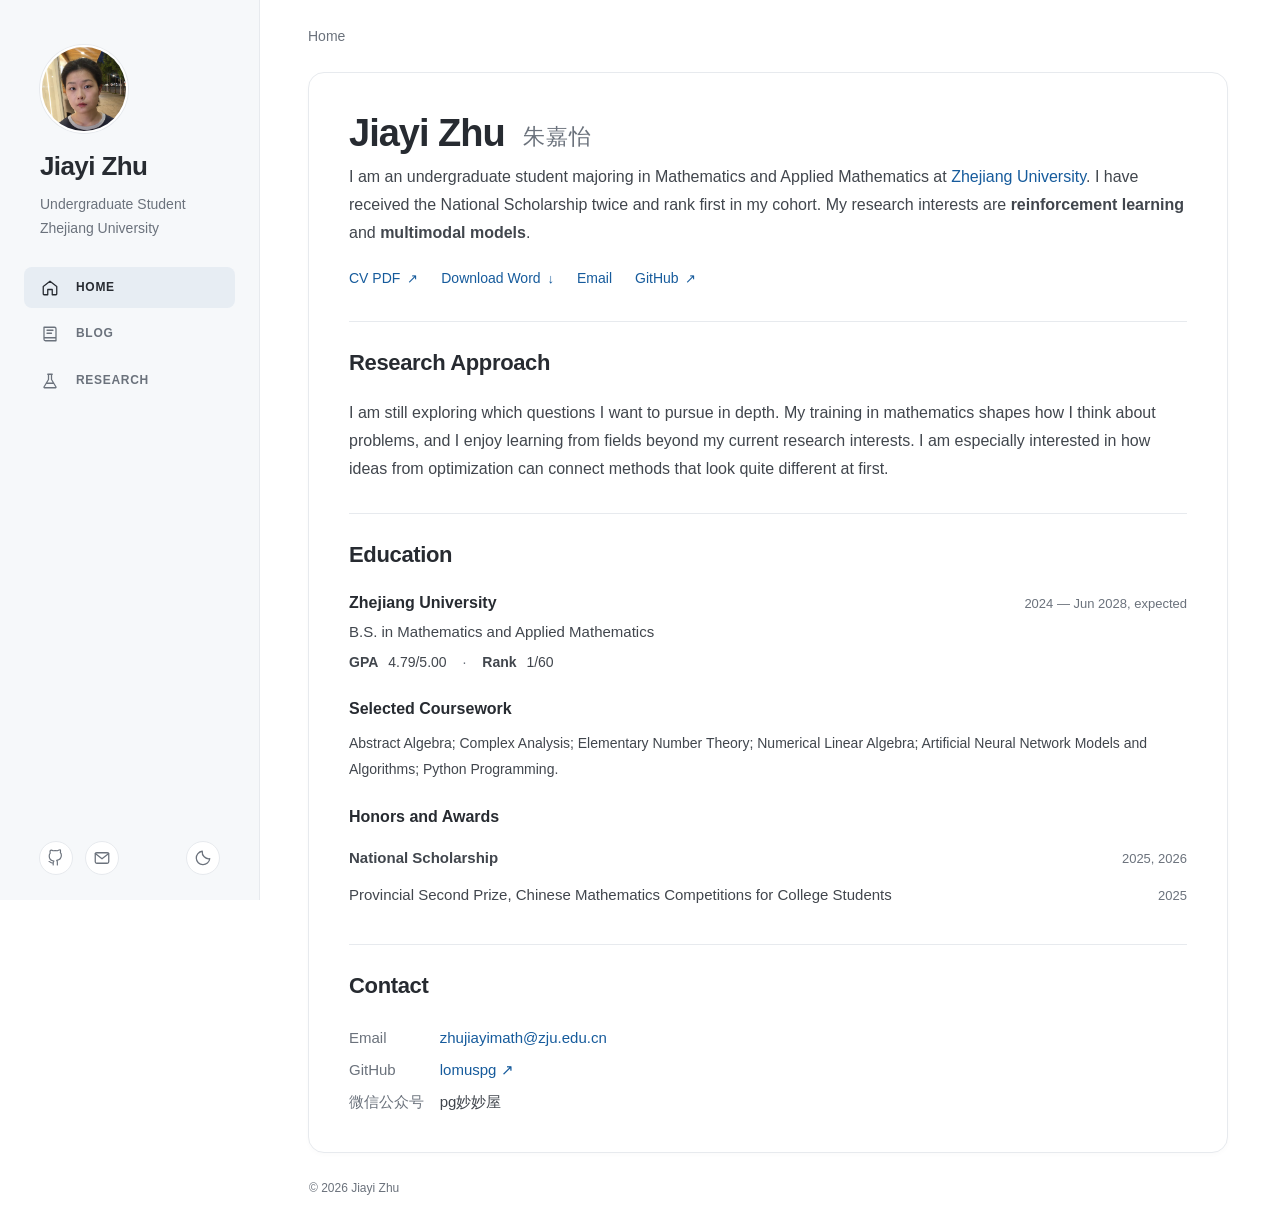
==== commit 25c1d510: "Clarify homepage contact details" ====
--- a/index.html
+++ b/index.html
@@ -12,7 +12,7 @@
   <title>Jiayi Zhu · 朱嘉怡</title>
   <link rel="canonical" href="https://lomuspg.github.io/">
   <link rel="icon" href="/assets/favicon.svg" type="image/svg+xml">
-  <link rel="stylesheet" href="/assets/profile.css?v=profile-copy">
+  <link rel="stylesheet" href="/assets/profile.css?v=contact-label">
   <script>
     try {
       if (localStorage.getItem('notes-theme') === 'dark') document.documentElement.dataset.theme = 'dark';
@@ -96,9 +96,8 @@
           <address>
             <dl class="contact-list">
               <div><dt>Email</dt><dd><a href="mailto:zhujiayimath@zju.edu.cn">zhujiayimath@zju.edu.cn</a></dd></div>
-              <div><dt>Phone</dt><dd><a href="tel:+8617370567246">+86 173 7056 7246</a></dd></div>
               <div><dt>GitHub</dt><dd><a href="https://github.com/lomuspg" target="_blank" rel="noopener noreferrer">lomuspg <span aria-hidden="true">↗</span></a></dd></div>
-              <div><dt>WeChat</dt><dd lang="zh-CN">pg妙妙屋</dd></div>
+              <div><dt lang="zh-CN">微信公众号</dt><dd lang="zh-CN">pg妙妙屋</dd></div>
             </dl>
           </address>
         </section>
--- a/assets/profile.css
+++ b/assets/profile.css
@@ -96,7 +96,7 @@
 .honors-list strong { font-weight: 700; }
 address { font-style: normal; }
 .contact-list { margin: 0; font-size: 15px; }
-.contact-list > div { display: grid; grid-template-columns: 72px minmax(0, 1fr); gap: 12px; padding: 3px 0; }
+.contact-list > div { display: grid; grid-template-columns: 5.25em minmax(0, 1fr); gap: 12px; padding: 3px 0; }
 .contact-list dt { color: var(--muted); }
 .contact-list dd { margin: 0; overflow-wrap: anywhere; }
 .page-footer { display: flex; justify-content: space-between; gap: 15px; max-width: 920px; padding: 25px 1px 30px; color: var(--muted); font-size: 12px; }
@@ -173,7 +173,7 @@
   .honors-list .entry-date { display: block; }
   .academic-record > span { margin: 0 6px; }
   .contact-list { font-size: 14px; }
-  .contact-list > div { grid-template-columns: 52px minmax(0, 1fr); gap: 8px; }
+  .contact-list > div { gap: 8px; }
 }
 @media (prefers-reduced-motion: reduce) {
   html { scroll-behavior: auto; }
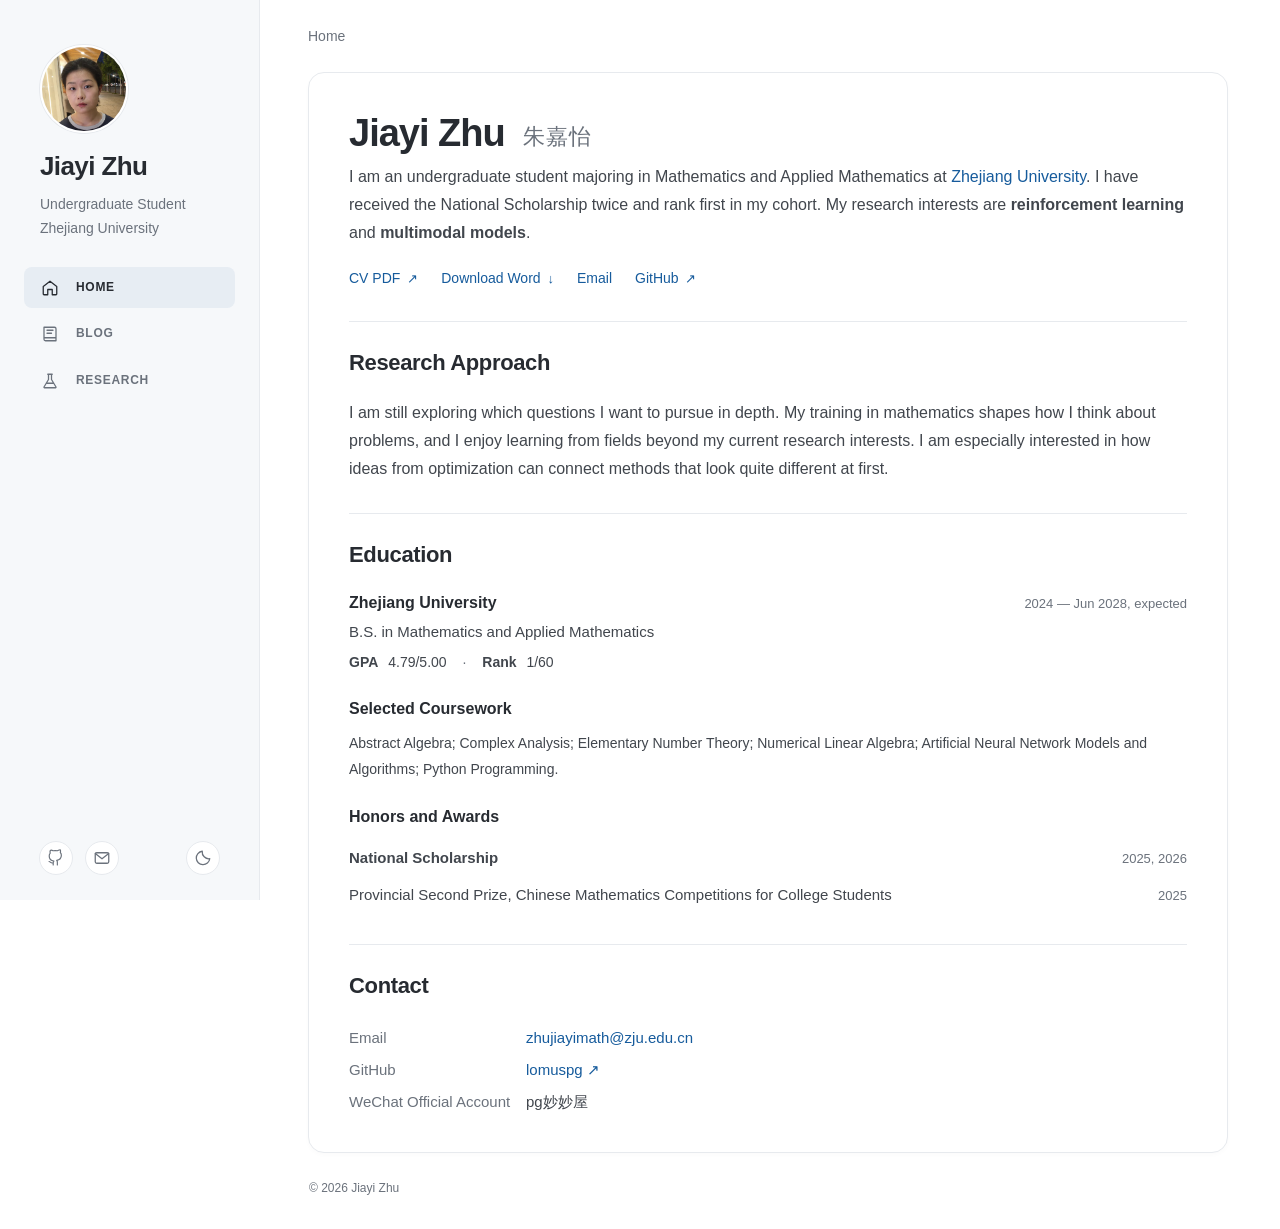
==== commit 22a5450e: "Use an English WeChat Official Account label" ====
--- a/index.html
+++ b/index.html
@@ -12,7 +12,7 @@
   <title>Jiayi Zhu · 朱嘉怡</title>
   <link rel="canonical" href="https://lomuspg.github.io/">
   <link rel="icon" href="/assets/favicon.svg" type="image/svg+xml">
-  <link rel="stylesheet" href="/assets/profile.css?v=contact-label">
+  <link rel="stylesheet" href="/assets/profile.css?v=contact-label-en">
   <script>
     try {
       if (localStorage.getItem('notes-theme') === 'dark') document.documentElement.dataset.theme = 'dark';
@@ -97,7 +97,7 @@
             <dl class="contact-list">
               <div><dt>Email</dt><dd><a href="mailto:zhujiayimath@zju.edu.cn">zhujiayimath@zju.edu.cn</a></dd></div>
               <div><dt>GitHub</dt><dd><a href="https://github.com/lomuspg" target="_blank" rel="noopener noreferrer">lomuspg <span aria-hidden="true">↗</span></a></dd></div>
-              <div><dt lang="zh-CN">微信公众号</dt><dd lang="zh-CN">pg妙妙屋</dd></div>
+              <div><dt>WeChat Official Account</dt><dd lang="zh-CN">pg妙妙屋</dd></div>
             </dl>
           </address>
         </section>
--- a/assets/profile.css
+++ b/assets/profile.css
@@ -96,7 +96,7 @@
 .honors-list strong { font-weight: 700; }
 address { font-style: normal; }
 .contact-list { margin: 0; font-size: 15px; }
-.contact-list > div { display: grid; grid-template-columns: 5.25em minmax(0, 1fr); gap: 12px; padding: 3px 0; }
+.contact-list > div { display: grid; grid-template-columns: 11em minmax(0, 1fr); gap: 12px; padding: 3px 0; }
 .contact-list dt { color: var(--muted); }
 .contact-list dd { margin: 0; overflow-wrap: anywhere; }
 .page-footer { display: flex; justify-content: space-between; gap: 15px; max-width: 920px; padding: 25px 1px 30px; color: var(--muted); font-size: 12px; }
@@ -173,7 +173,7 @@
   .honors-list .entry-date { display: block; }
   .academic-record > span { margin: 0 6px; }
   .contact-list { font-size: 14px; }
-  .contact-list > div { gap: 8px; }
+  .contact-list > div { grid-template-columns: 6.5em minmax(0, 1fr); gap: 8px; }
 }
 @media (prefers-reduced-motion: reduce) {
   html { scroll-behavior: auto; }
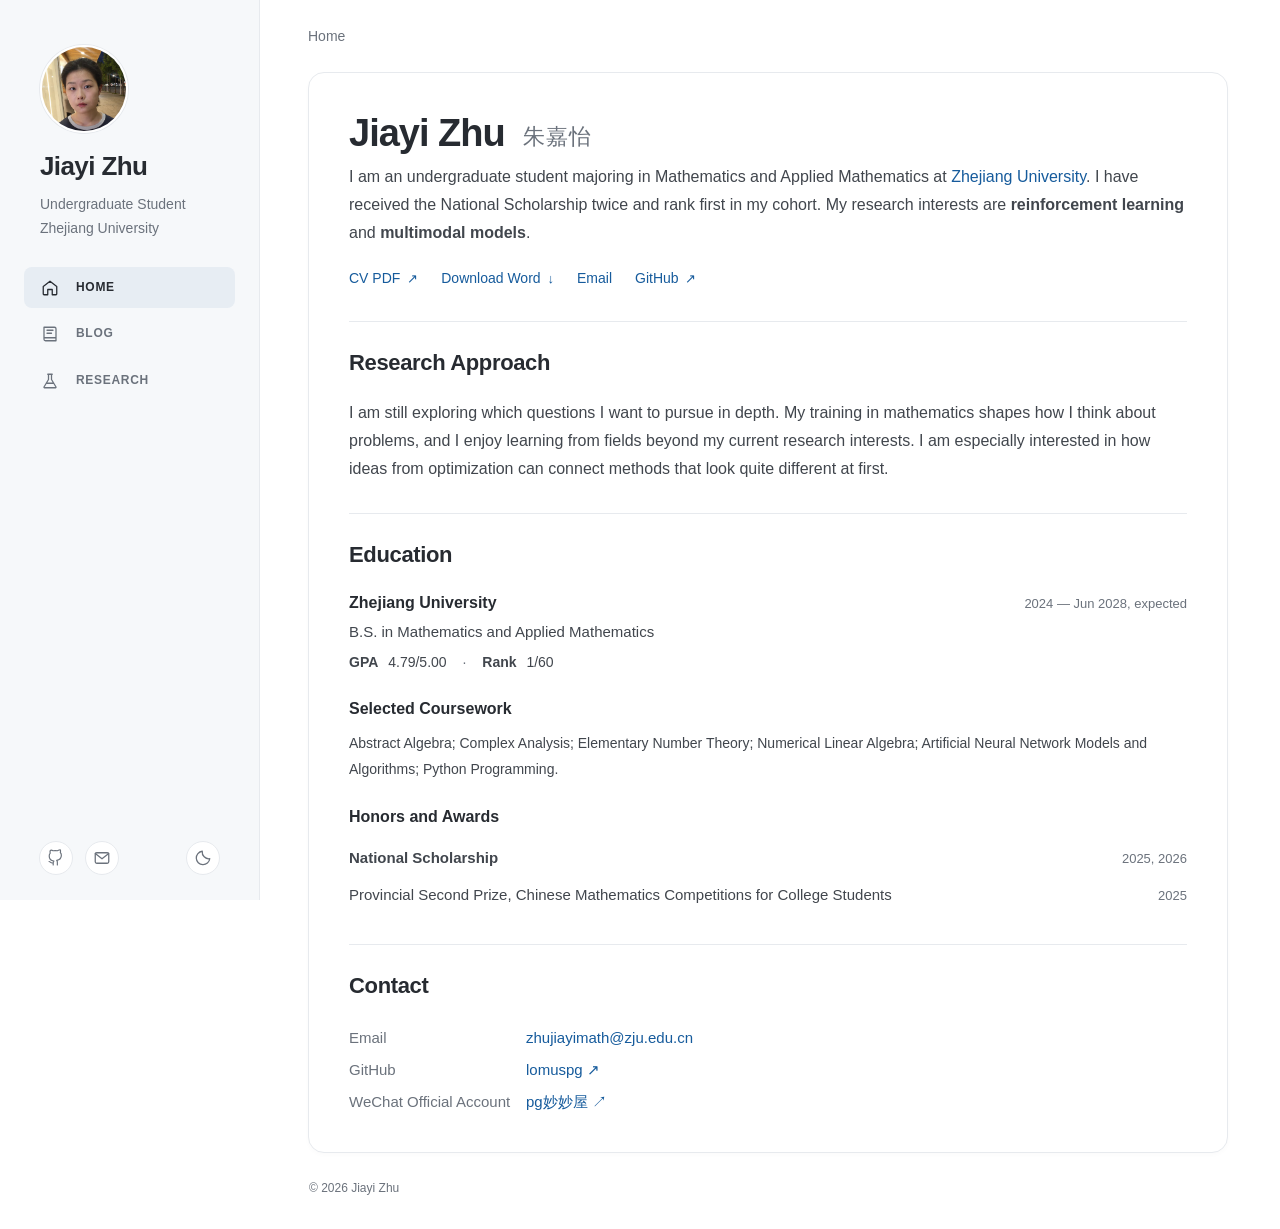
==== commit 29a73380: "Link the WeChat Official Account to its article" ====
--- a/index.html
+++ b/index.html
@@ -97,7 +97,7 @@
             <dl class="contact-list">
               <div><dt>Email</dt><dd><a href="mailto:zhujiayimath@zju.edu.cn">zhujiayimath@zju.edu.cn</a></dd></div>
               <div><dt>GitHub</dt><dd><a href="https://github.com/lomuspg" target="_blank" rel="noopener noreferrer">lomuspg <span aria-hidden="true">↗</span></a></dd></div>
-              <div><dt>WeChat Official Account</dt><dd lang="zh-CN">pg妙妙屋</dd></div>
+              <div><dt>WeChat Official Account</dt><dd><a href="https://mp.weixin.qq.com/s/6TPt2RmBtbGPKr5RJ0EqWg" lang="zh-CN" target="_blank" rel="noopener noreferrer">pg妙妙屋 <span aria-hidden="true">↗</span></a></dd></div>
             </dl>
           </address>
         </section>
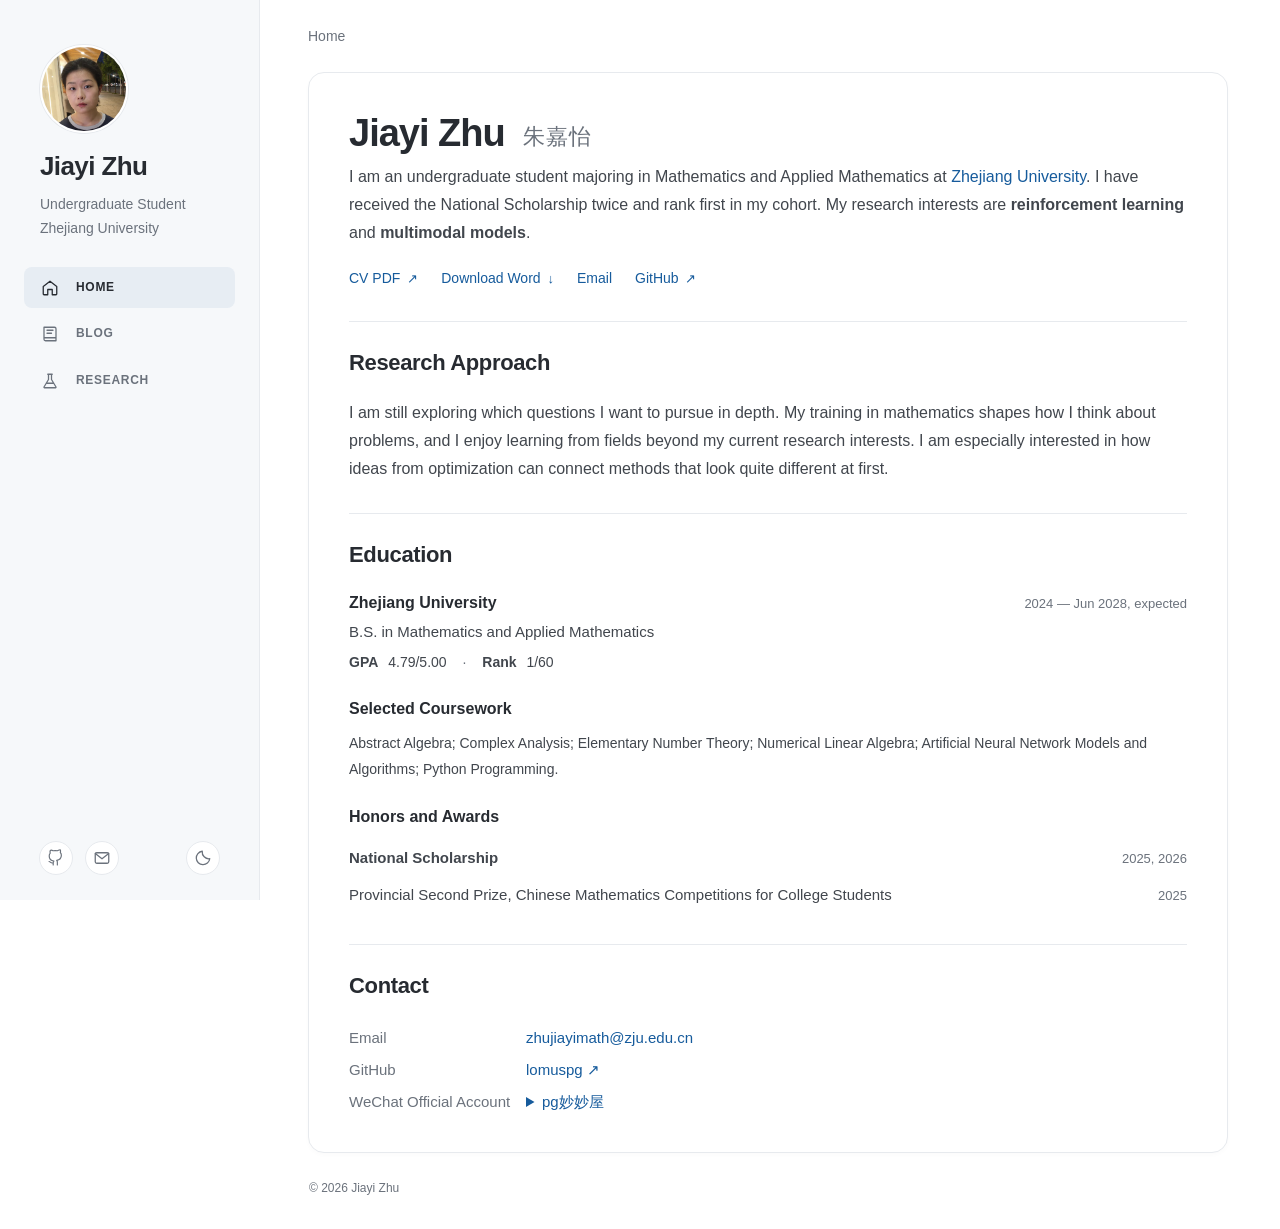
==== commit 2cdd9654: "Offer the WeChat account QR code on the homepage" ====
--- a/index.html
+++ b/index.html
@@ -12,7 +12,7 @@
   <title>Jiayi Zhu · 朱嘉怡</title>
   <link rel="canonical" href="https://lomuspg.github.io/">
   <link rel="icon" href="/assets/favicon.svg" type="image/svg+xml">
-  <link rel="stylesheet" href="/assets/profile.css?v=contact-label-en">
+  <link rel="stylesheet" href="/assets/profile.css?v=wechat-qr">
   <script>
     try {
       if (localStorage.getItem('notes-theme') === 'dark') document.documentElement.dataset.theme = 'dark';
@@ -97,7 +97,16 @@
             <dl class="contact-list">
               <div><dt>Email</dt><dd><a href="mailto:zhujiayimath@zju.edu.cn">zhujiayimath@zju.edu.cn</a></dd></div>
               <div><dt>GitHub</dt><dd><a href="https://github.com/lomuspg" target="_blank" rel="noopener noreferrer">lomuspg <span aria-hidden="true">↗</span></a></dd></div>
-              <div><dt>WeChat Official Account</dt><dd><a href="https://mp.weixin.qq.com/s/6TPt2RmBtbGPKr5RJ0EqWg" lang="zh-CN" target="_blank" rel="noopener noreferrer">pg妙妙屋 <span aria-hidden="true">↗</span></a></dd></div>
+              <div>
+                <dt>WeChat Official Account</dt>
+                <dd>
+                  <details class="wechat-qr">
+                    <summary><span lang="zh-CN">pg妙妙屋</span></summary>
+                    <img src="/assets/wechat-official-account-qr.jpg" width="258" height="258" alt="QR code for the WeChat Official Account">
+                    <p>Scan with WeChat.</p>
+                  </details>
+                </dd>
+              </div>
             </dl>
           </address>
         </section>
--- a/assets/profile.css
+++ b/assets/profile.css
@@ -99,6 +99,10 @@
 .contact-list > div { display: grid; grid-template-columns: 11em minmax(0, 1fr); gap: 12px; padding: 3px 0; }
 .contact-list dt { color: var(--muted); }
 .contact-list dd { margin: 0; overflow-wrap: anywhere; }
+.wechat-qr summary { width: fit-content; color: var(--link); cursor: pointer; }
+.wechat-qr summary:hover { text-decoration: underline; text-underline-offset: 4px; }
+.wechat-qr img { display: block; width: min(172px, 100%); height: auto; margin-top: 8px; }
+.wechat-qr p { margin: 5px 0 0; color: var(--muted); font-size: 13px; }
 .page-footer { display: flex; justify-content: space-between; gap: 15px; max-width: 920px; padding: 25px 1px 30px; color: var(--muted); font-size: 12px; }
 .page-footer a { color: var(--muted); }
 .coursework { font-size: 14px; line-height: 1.8; margin-bottom: 23px; }
